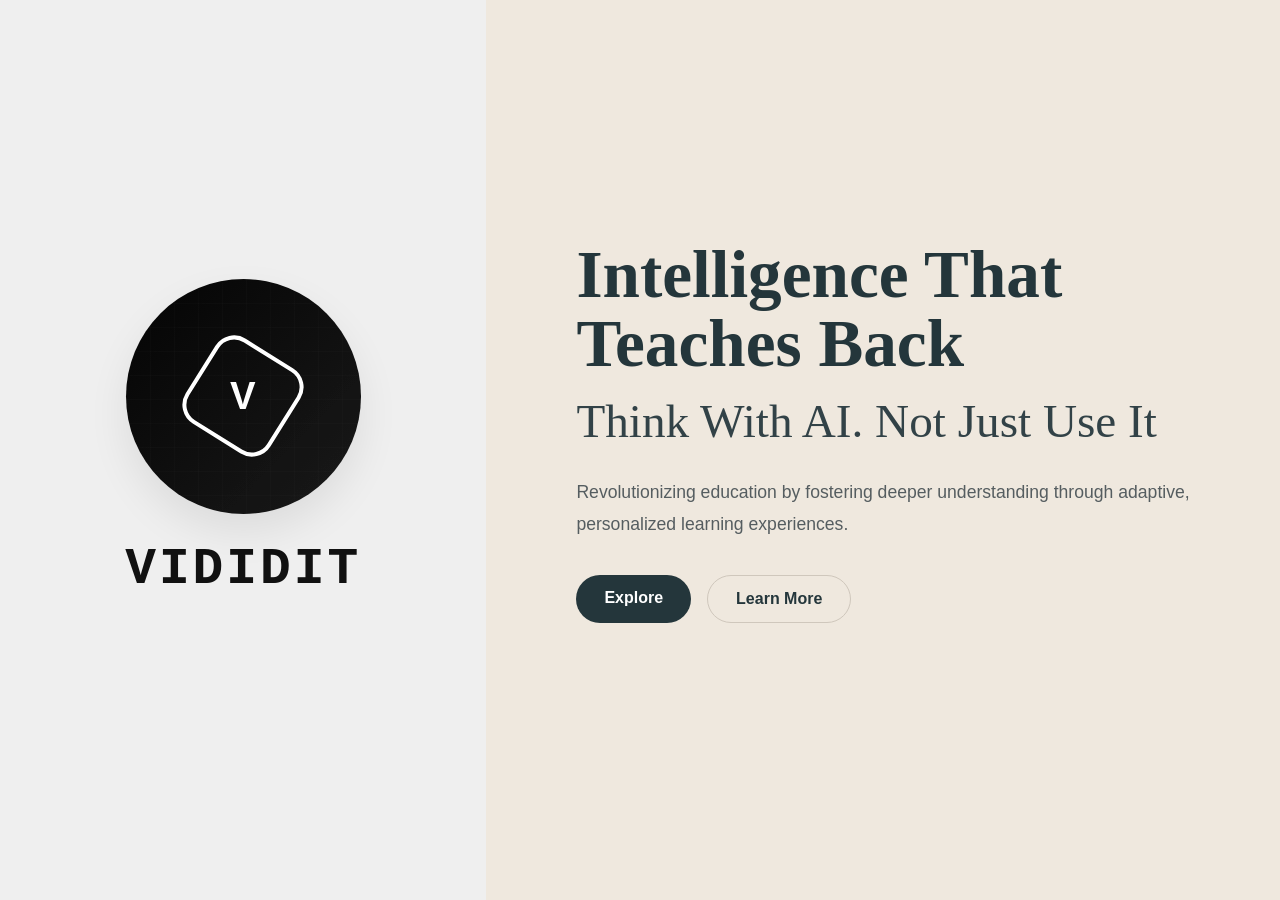
==== index.html @ e95e017c "Main Landing Page" ====
<!DOCTYPE html>
<html lang="en">
<head>
  <meta charset="UTF-8" />
  <meta name="viewport" content="width=device-width, initial-scale=1.0" />
  <meta name="description" content="VIDIDIT - Intelligence That Teaches Back" />
  <title>VIDIDIT | Home</title>
  <link rel="stylesheet" href="style.css" />
</head>
<body>
<main class="hero-page">
  <section class="brand-panel">
    <div class="brand-wrap">
      <div class="logo-circle">
        <div class="logo-mark">
          <span>V</span>
        </div>
      </div>
      <h1 class="brand-name">VIDIDIT</h1>
    </div>
  </section>

  <section class="content-panel">
    <div class="content-wrap">
      <h2 class="headline">Intelligence That Teaches Back</h2>
      <h3 class="subheadline">Think With AI. Not Just Use It</h3>
      <p class="description">
        Revolutionizing education by fostering deeper understanding through
        adaptive, personalized learning experiences.
      </p>

      <div class="actions">
        <a href="#" class="btn btn-primary">Explore</a>
        <a href="#" class="btn btn-secondary">Learn More</a>
      </div>
    </div>
  </section>
</main>
</body>
</html>
---- style.css ----
* {
  margin: 0;
  padding: 0;
  box-sizing: border-box;
}

:root {
  --left-bg: #efefef;
  --right-bg: #efe8de;
  --primary-text: #24363b;
  --secondary-text: #555d60;
  --dark: #111111;
  --white: #ffffff;
  --border: #cfc7bc;
  --shadow: 0 18px 40px rgba(0, 0, 0, 0.08);
}

body {
  font-family: Arial, Helvetica, sans-serif;
  min-height: 100vh;
  background: linear-gradient(to right, var(--left-bg) 0 38%, var(--right-bg) 38% 100%);
  color: var(--primary-text);
}

.hero-page {
  min-height: 100vh;
  display: grid;
  grid-template-columns: 38% 62%;
}

.brand-panel,
.content-panel {
  display: flex;
  align-items: center;
  justify-content: center;
  padding: 60px;
}

.brand-panel {
  padding-left: 40px;
  padding-right: 40px;
}

.content-panel {
  justify-content: flex-start;
  padding-left: 90px;
  padding-right: 70px;
}

.brand-wrap {
  text-align: center;
  transform: translateY(-12px);
}

.logo-circle {
  width: 235px;
  height: 235px;
  margin: 0 auto 26px;
  border-radius: 50%;
  background: linear-gradient(135deg, #050505, #1a1a1a);
  display: flex;
  align-items: center;
  justify-content: center;
  position: relative;
  overflow: hidden;
  box-shadow: var(--shadow);
}

.logo-circle::before {
  content: "";
  position: absolute;
  inset: 0;
  background-image:
    linear-gradient(rgba(255,255,255,0.04) 1px, transparent 1px),
    linear-gradient(90deg, rgba(255,255,255,0.04) 1px, transparent 1px);
  background-size: 24px 24px;
  opacity: 0.35;
}

.logo-mark {
  width: 100px;
  height: 100px;
  border: 4px solid white;
  border-radius: 22px;
  transform: rotate(32deg);
  display: flex;
  justify-content: center;
  align-items: center;
  z-index: 1;
}

.logo-mark span {
  transform: rotate(-32deg);
  color: white;
  font-size: 2.4rem;
  font-weight: 700;
}

.brand-name {
  font-family: "Courier New", Courier, monospace;
  font-size: 3.2rem;
  font-weight: 700;
  letter-spacing: 3px;
  color: var(--dark);
}

.content-wrap {
  max-width: 760px;
  transform: translateY(-18px);
}

.headline {
  font-family: Georgia, "Times New Roman", serif;
  font-size: 4.2rem;
  line-height: 1.02;
  font-weight: 700;
  margin-bottom: 18px;
  color: var(--primary-text);
  max-width: 620px;
}

.subheadline {
  font-family: Georgia, "Times New Roman", serif;
  font-size: 2.95rem;
  line-height: 1.08;
  font-weight: 500;
  margin-bottom: 30px;
  color: #324247;
  max-width: 760px;
}

.description {
  font-size: 1.1rem;
  line-height: 1.8;
  color: var(--secondary-text);
  max-width: 640px;
  margin-bottom: 34px;
}

.actions {
  display: flex;
  gap: 16px;
  flex-wrap: wrap;
}

.btn {
  text-decoration: none;
  padding: 14px 28px;
  border-radius: 999px;
  font-size: 1rem;
  font-weight: 700;
  transition: all 0.25s ease;
}

.btn-primary {
  background: var(--primary-text);
  color: var(--white);
}

.btn-secondary {
  border: 1px solid var(--border);
  color: var(--primary-text);
  background: transparent;
}

.btn:hover {
  transform: translateY(-2px);
}

@media (max-width: 980px) {
  body {
    background: linear-gradient(to bottom, var(--left-bg) 0 42%, var(--right-bg) 42% 100%);
  }

  .hero-page {
    grid-template-columns: 1fr;
  }

  .brand-panel,
  .content-panel {
    padding: 40px 24px;
    justify-content: center;
  }

  .brand-wrap,
  .content-wrap {
    transform: none;
  }

  .content-wrap {
    max-width: 100%;
    text-align: center;
  }

  .headline {
    font-size: 2.8rem;
    max-width: 100%;
  }

  .subheadline {
    font-size: 2.1rem;
    max-width: 100%;
  }

  .description {
    margin-left: auto;
    margin-right: auto;
  }

  .actions {
    justify-content: center;
  }

  .brand-name {
    font-size: 2.5rem;
  }

  .logo-circle {
    width: 180px;
    height: 180px;
  }
}
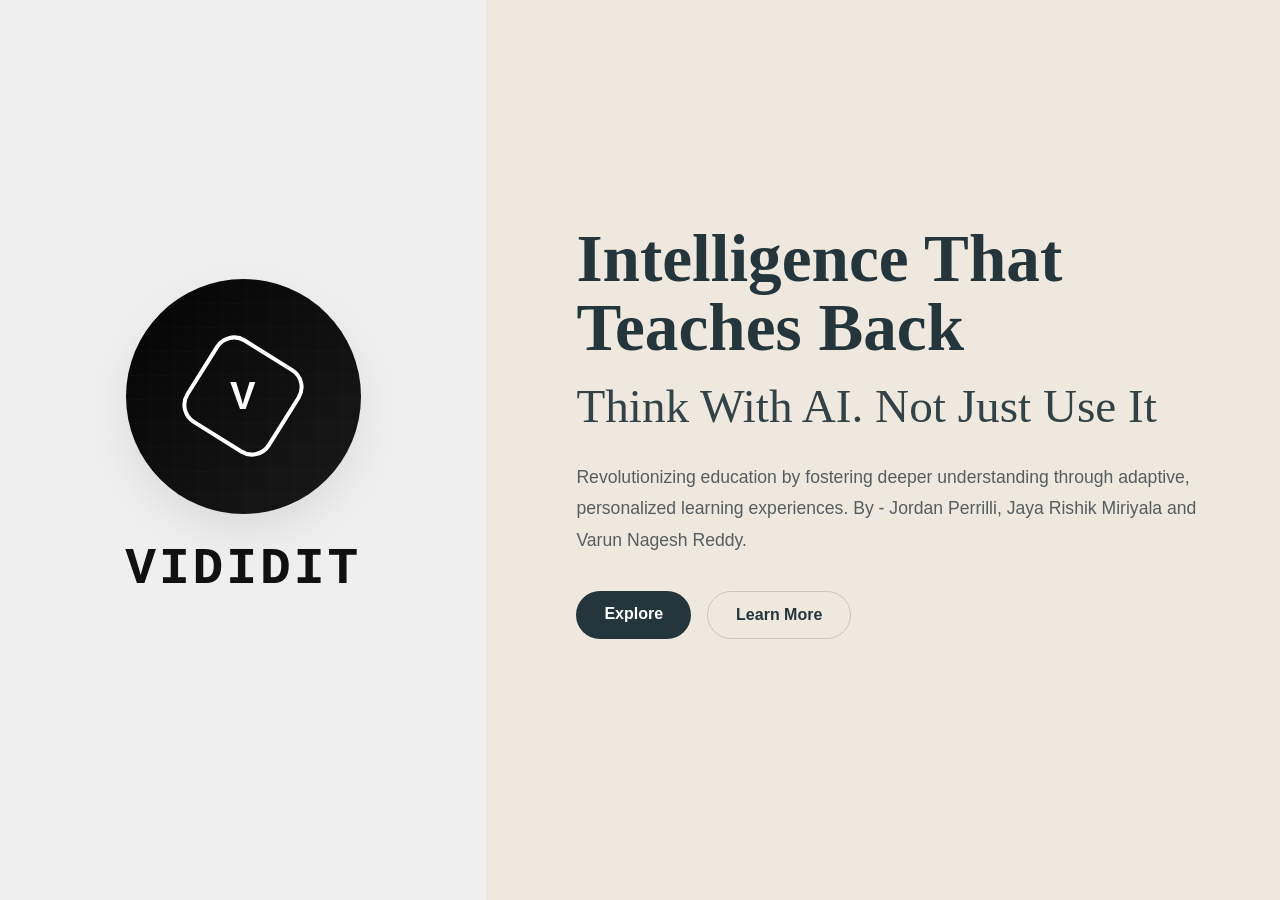
==== commit 1221a828: "feat- Names on landing page." ====
--- a/index.html
+++ b/index.html
@@ -27,11 +27,12 @@
       <p class="description">
         Revolutionizing education by fostering deeper understanding through
         adaptive, personalized learning experiences.
+        By - Jordan Perrilli, Jaya Rishik Miriyala and Varun Nagesh Reddy. 
       </p>
 
       <div class="actions">
         <a href="#" class="btn btn-primary">Explore</a>
-        <a href="#" class="btn btn-secondary">Learn More</a>
+        <a href="problem.html" class="btn btn-secondary">Learn More</a>
       </div>
     </div>
   </section>
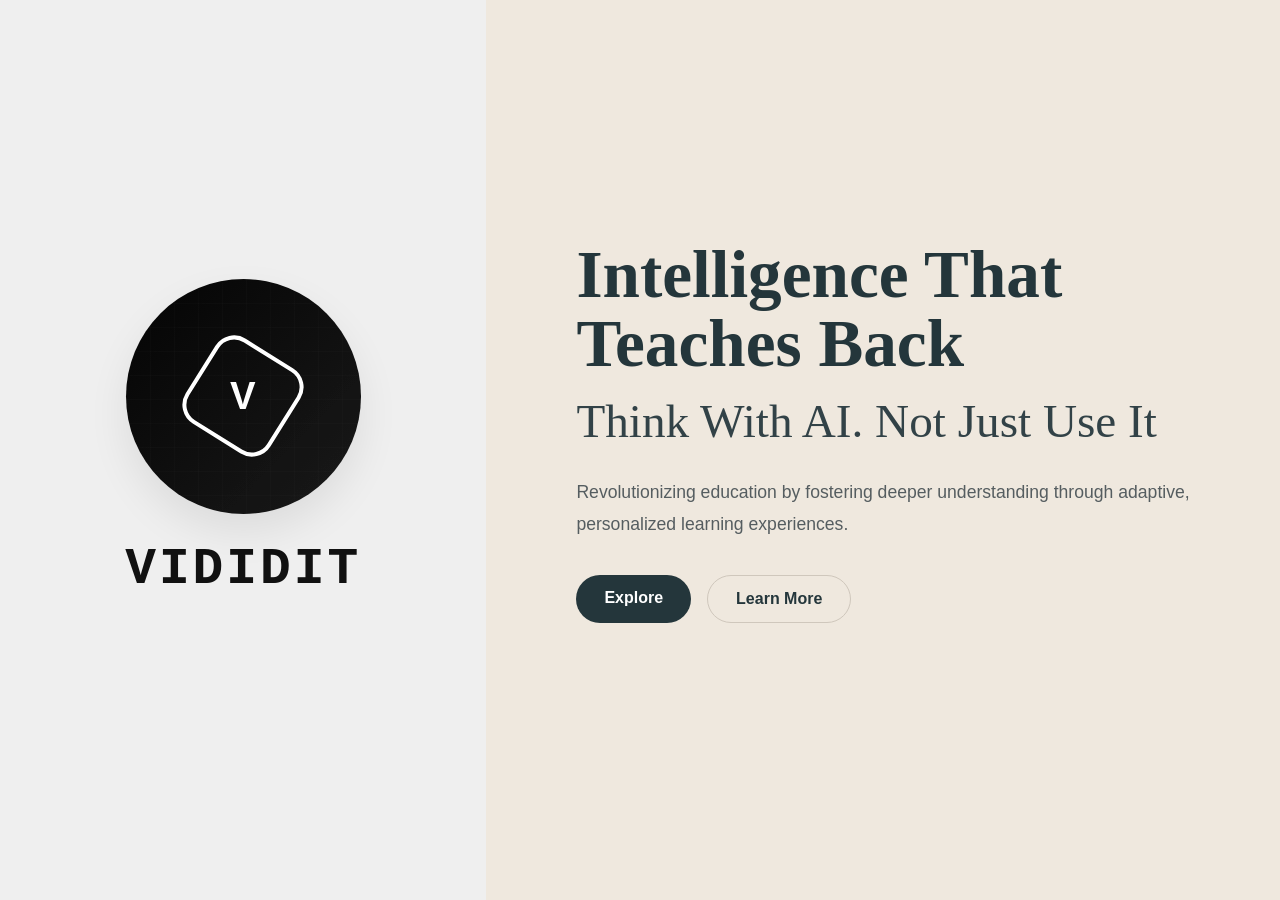
==== commit 0e5d2000: "Add files via upload" ====
--- a/index.html
+++ b/index.html
@@ -27,11 +27,10 @@
       <p class="description">
         Revolutionizing education by fostering deeper understanding through
         adaptive, personalized learning experiences.
-        By - Jordan Perrilli, Jaya Rishik Miriyala and Varun Nagesh Reddy. 
       </p>
 
       <div class="actions">
-        <a href="#" class="btn btn-primary">Explore</a>
+        <a href="solution.html" class="btn btn-primary">Explore</a>
         <a href="problem.html" class="btn btn-secondary">Learn More</a>
       </div>
     </div>
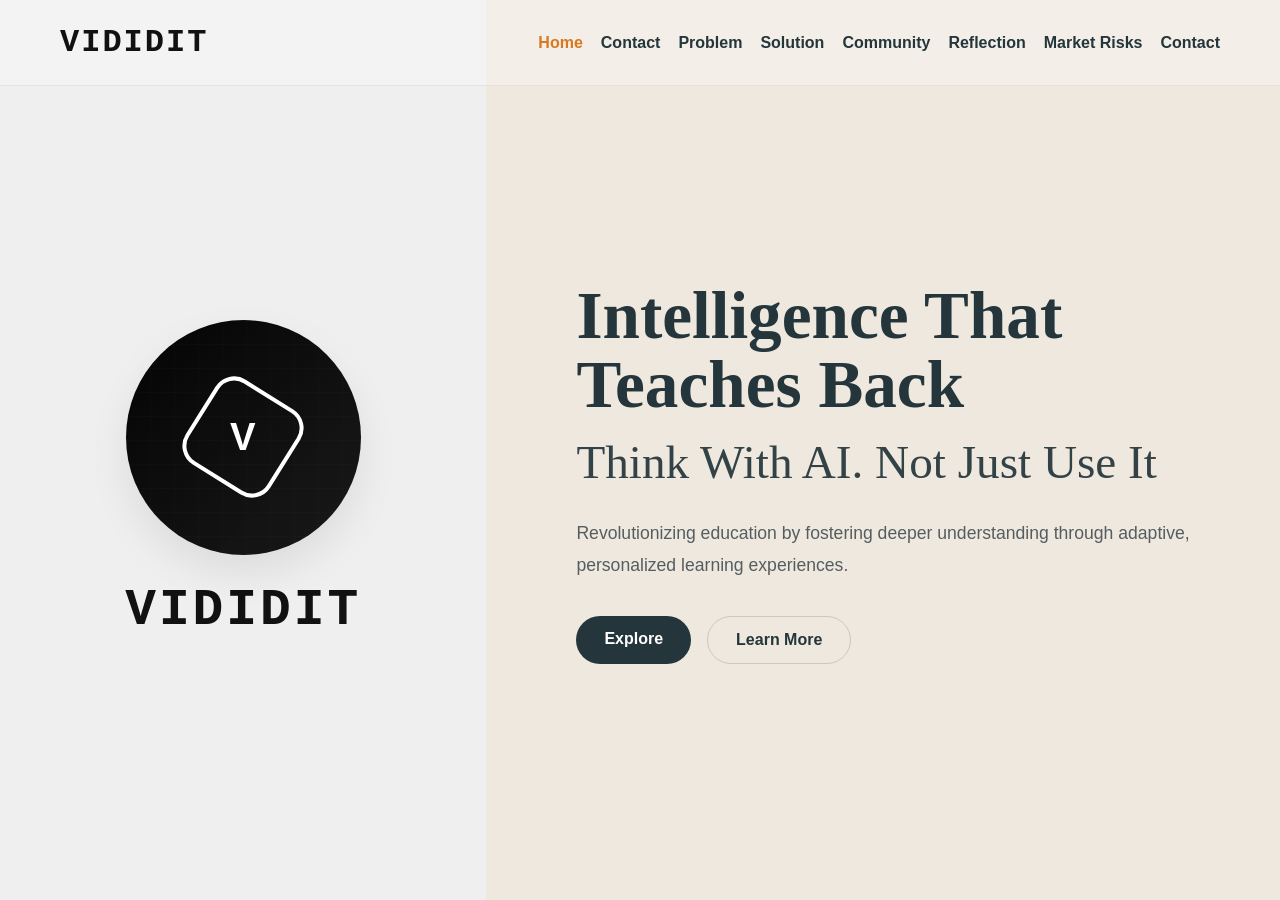
==== commit 33b6bf16: "contact page in all pages" ====
--- a/index.html
+++ b/index.html
@@ -8,33 +8,69 @@
   <link rel="stylesheet" href="style.css" />
 </head>
 <body>
-<main class="hero-page">
-  <section class="brand-panel">
-    <div class="brand-wrap">
-      <div class="logo-circle">
-        <div class="logo-mark">
-          <span>V</span>
+  <header class="topbar">
+    <div class="logo">VIDIDIT</div>
+
+    <nav class="nav">
+      <a href="index.html" class="active">Home</a>
+      <a href="contact.html">Contact</a>
+      <a href="problem.html">Problem</a>
+      <a href="solution.html">Solution</a>
+      <a href="community.html">Community</a>
+      <a href="reflection.html">Reflection</a>
+      <a href="market.html">Market Risks</a>
+      <a href="contact.html">Contact</a>
+    </nav>
+  </header>
+
+  <main class="hero-page">
+
+    <section class="brand-panel">
+      <div class="brand-wrap">
+
+        <div class="logo-circle">
+          <div class="logo-mark">
+            <span>V</span>
+          </div>
         </div>
+
+        <h1 class="brand-name">VIDIDIT</h1>
+
       </div>
-      <h1 class="brand-name">VIDIDIT</h1>
-    </div>
-  </section>
+    </section>
 
-  <section class="content-panel">
-    <div class="content-wrap">
-      <h2 class="headline">Intelligence That Teaches Back</h2>
-      <h3 class="subheadline">Think With AI. Not Just Use It</h3>
-      <p class="description">
-        Revolutionizing education by fostering deeper understanding through
-        adaptive, personalized learning experiences.
-      </p>
+    <section class="content-panel">
 
-      <div class="actions">
-        <a href="solution.html" class="btn btn-primary">Explore</a>
-        <a href="problem.html" class="btn btn-secondary">Learn More</a>
+      <div class="content-wrap">
+
+        <h2 class="headline">
+          Intelligence That Teaches Back
+        </h2>
+
+        <h3 class="subheadline">
+          Think With AI. Not Just Use It
+        </h3>
+
+        <p class="description">
+          Revolutionizing education by fostering deeper understanding through
+          adaptive, personalized learning experiences.
+        </p>
+
+        <div class="actions">
+          <a href="solution.html" class="btn btn-primary">
+            Explore
+          </a>
+
+          <a href="problem.html" class="btn btn-secondary">
+            Learn More
+          </a>
+        </div>
+
       </div>
-    </div>
-  </section>
-</main>
+
+    </section>
+
+  </main>
+
 </body>
 </html>
--- a/style.css
+++ b/style.css
@@ -12,6 +12,7 @@
   --dark: #111111;
   --white: #ffffff;
   --border: #cfc7bc;
+  --accent: #d9781f;
   --shadow: 0 18px 40px rgba(0, 0, 0, 0.08);
 }
 
@@ -22,8 +23,47 @@
   color: var(--primary-text);
 }
 
+/* NAVBAR */
+
+.topbar {
+  display: flex;
+  justify-content: space-between;
+  align-items: center;
+  padding: 24px 60px;
+  border-bottom: 1px solid rgba(0, 0, 0, 0.06);
+  background-color: rgba(255, 255, 255, 0.25);
+}
+
+.logo {
+  font-family: "Courier New", Courier, monospace;
+  font-size: 2rem;
+  font-weight: 700;
+  letter-spacing: 2px;
+  color: var(--dark);
+}
+
+.nav {
+  display: flex;
+  gap: 18px;
+  flex-wrap: wrap;
+}
+
+.nav a {
+  text-decoration: none;
+  color: var(--primary-text);
+  font-weight: 600;
+  transition: 0.25s ease;
+}
+
+.nav a:hover,
+.nav a.active {
+  color: var(--accent);
+}
+
+/* HERO */
+
 .hero-page {
-  min-height: 100vh;
+  min-height: calc(100vh - 90px);
   display: grid;
   grid-template-columns: 38% 62%;
 }
@@ -167,13 +207,26 @@
   transform: translateY(-2px);
 }
 
+/* MOBILE */
+
 @media (max-width: 980px) {
   body {
     background: linear-gradient(to bottom, var(--left-bg) 0 42%, var(--right-bg) 42% 100%);
   }
 
+  .topbar {
+    flex-direction: column;
+    gap: 14px;
+    padding: 20px 24px;
+  }
+
+  .nav {
+    justify-content: center;
+  }
+
   .hero-page {
     grid-template-columns: 1fr;
+    min-height: auto;
   }
 
   .brand-panel,
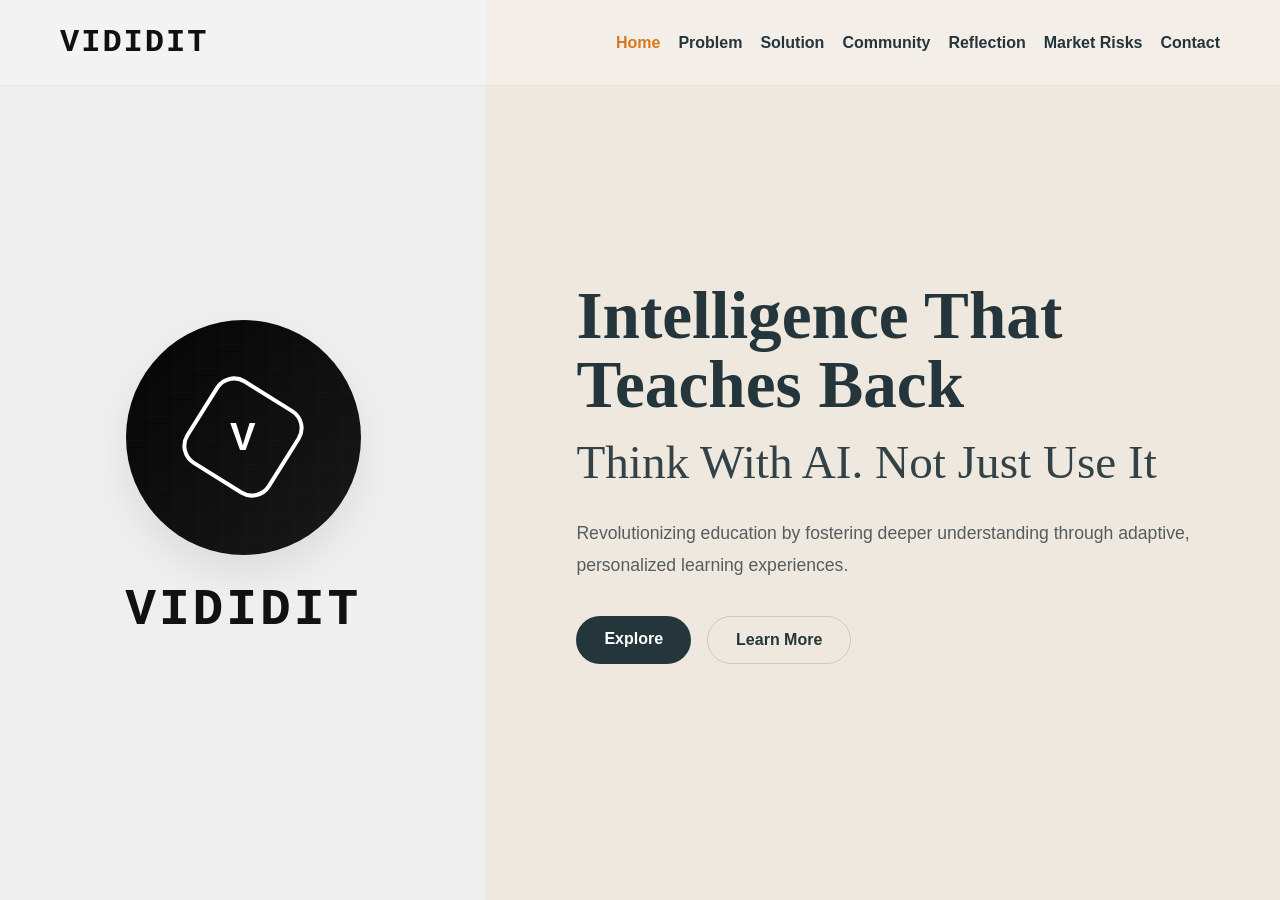
==== commit 2ded0d88: "Add files via upload" ====
--- a/index.html
+++ b/index.html
@@ -13,7 +13,6 @@
 
     <nav class="nav">
       <a href="index.html" class="active">Home</a>
-      <a href="contact.html">Contact</a>
       <a href="problem.html">Problem</a>
       <a href="solution.html">Solution</a>
       <a href="community.html">Community</a>
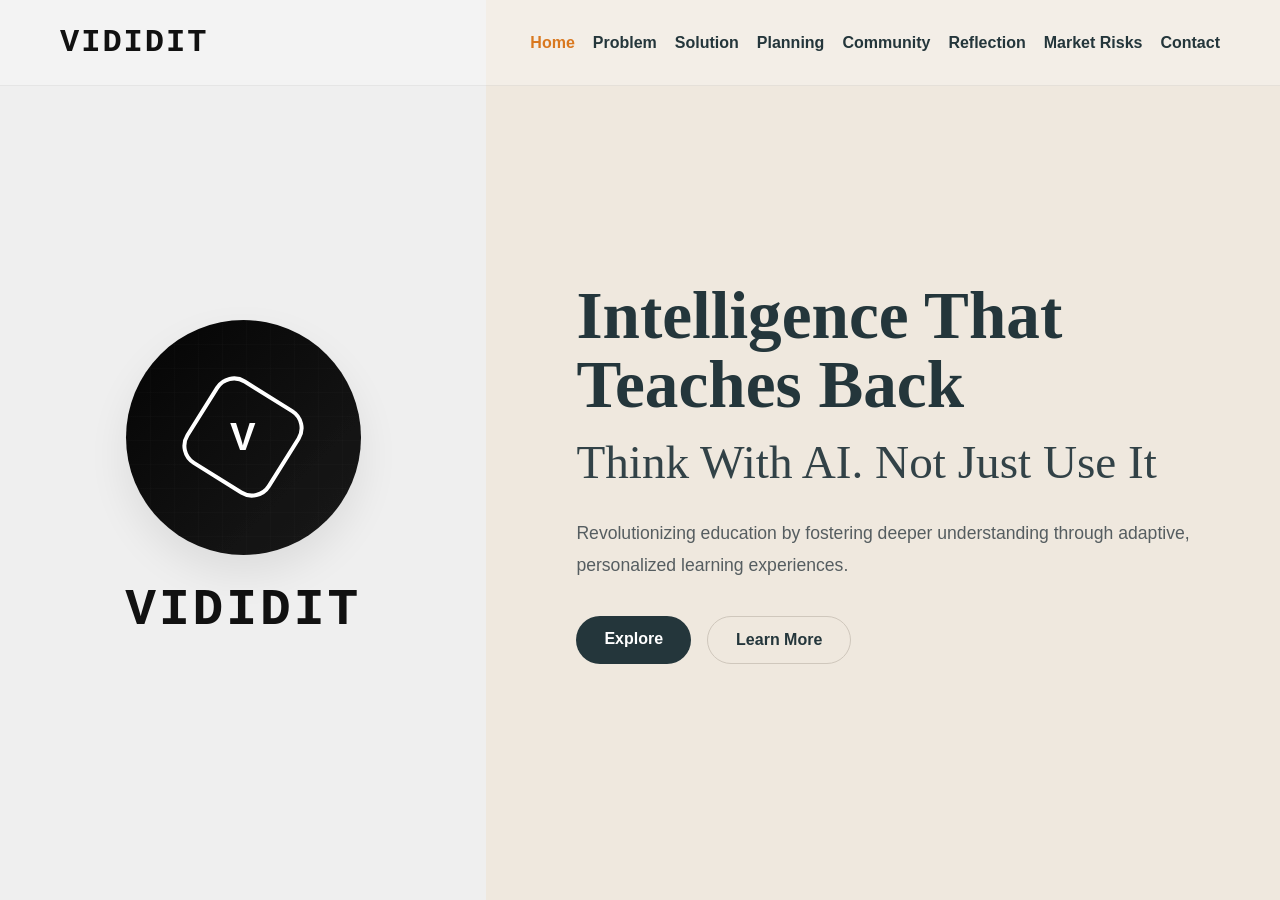
==== commit e8639450: "planning page+fixes" ====
--- a/index.html
+++ b/index.html
@@ -15,6 +15,7 @@
       <a href="index.html" class="active">Home</a>
       <a href="problem.html">Problem</a>
       <a href="solution.html">Solution</a>
+      <a href="planning.html">Planning</a>
       <a href="community.html">Community</a>
       <a href="reflection.html">Reflection</a>
       <a href="market.html">Market Risks</a>
